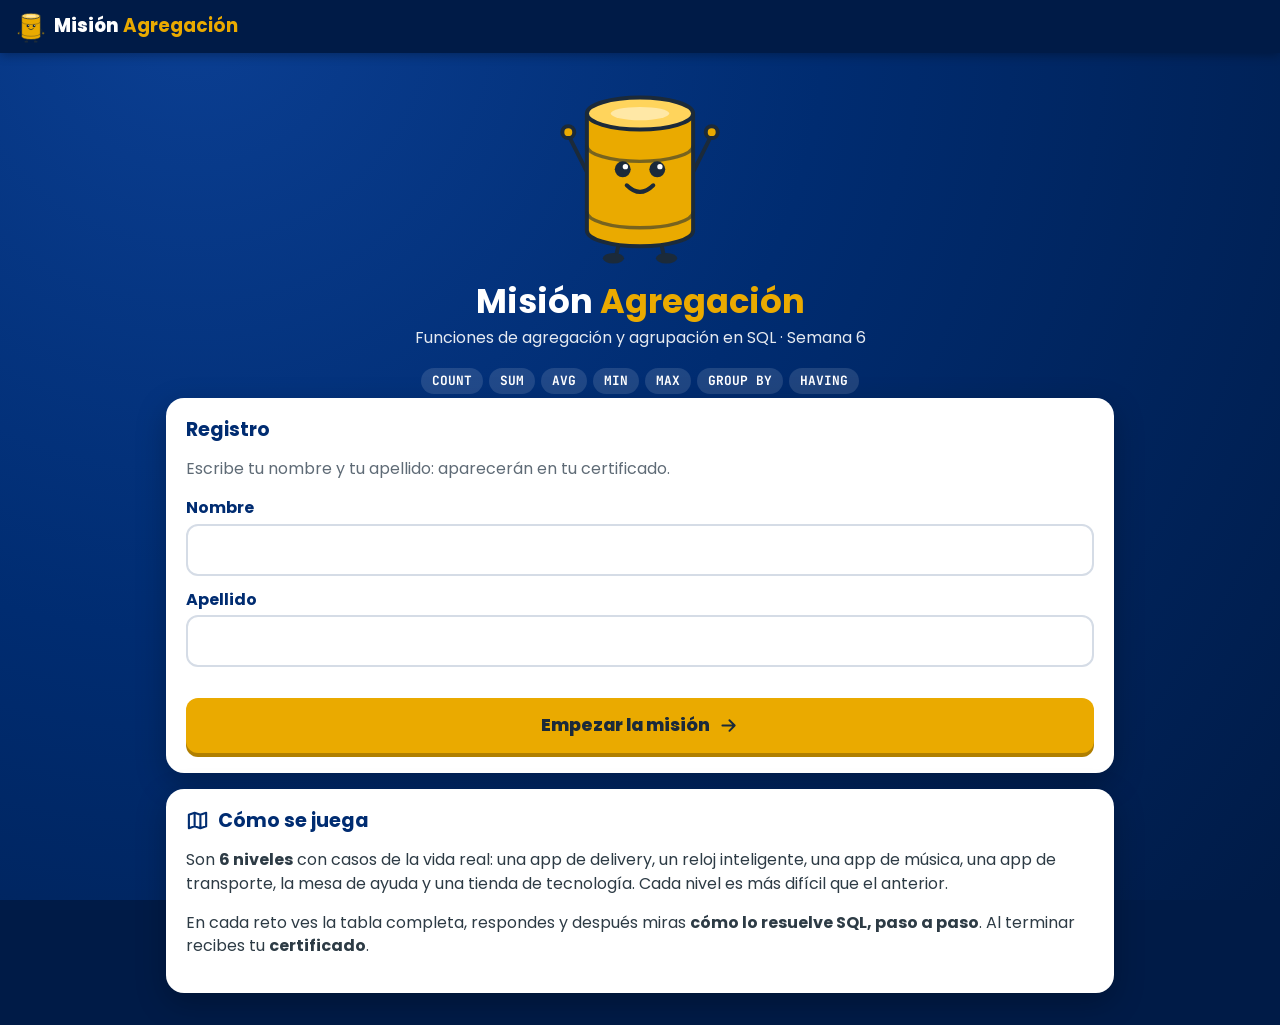
==== index.html @ 79df56b9 "Misión Agregación: juego de la Semana 6 sobre funciones de agregación y agrupación" ====
<!DOCTYPE html>
<html lang="es">
<head>
<meta charset="utf-8">
<meta name="viewport" content="width=device-width, initial-scale=1">
<meta name="theme-color" content="#002C71">
<title>Misión Agregación · Funciones de agregación y agrupación en SQL</title>
<meta name="description" content="Juego de la Semana 6 de Sistemas de Gestión de Bases de Datos (UIDE): COUNT, SUM, AVG, MIN, MAX, GROUP BY y HAVING con casos de la vida real.">
<link rel="icon" href="data:image/svg+xml,%3Csvg xmlns='http://www.w3.org/2000/svg' viewBox='0 0 64 64'%3E%3Cpath d='M10 14v36a22 7 0 0 0 44 0V14' fill='%23EAAA00' stroke='%231b2a3a' stroke-width='3'/%3E%3Cellipse cx='32' cy='14' rx='22' ry='7' fill='%23FFD45C' stroke='%231b2a3a' stroke-width='3'/%3E%3Ccircle cx='25' cy='34' r='3.5'/%3E%3Ccircle cx='39' cy='34' r='3.5'/%3E%3Cpath d='M26 42q6 5 12 0' fill='none' stroke='%231b2a3a' stroke-width='3'/%3E%3C/svg%3E">
<link rel="preconnect" href="https://fonts.googleapis.com">
<link rel="preconnect" href="https://fonts.gstatic.com" crossorigin>
<link href="https://fonts.googleapis.com/css2?family=Poppins:wght@400;600;700;800&family=JetBrains+Mono:wght@400;700&display=swap" rel="stylesheet">
<link rel="stylesheet" href="estilos.css">
</head>
<body>
<main id="app"><p class="centro">Cargando…</p></main>
<noscript><p class="centro">Este juego necesita JavaScript activado.</p></noscript>
<script src="datos.js"></script>
<script src="arte.js"></script>
<script src="app.js"></script>
</body>
</html>
---- estilos.css ----
/* Misión Agregación · paleta UIDE (azul, dorado, magenta) */
:root {
  --azul: #002C71; --azul-osc: #001B47; --dorado: #EAAA00; --magenta: #910048;
  --texto: #2D3B45; --suave: #5f6b76; --bien: #1E9E5A; --mal: #C62839; --fondo-card: #fff;
  --mono: 'JetBrains Mono', Consolas, monospace;
  --g1: #002C71; --g2: #C88E00; --g3: #910048; --g4: #1E8C7E; --g5: #6B4FBB;
}
* { box-sizing: border-box; }
html, body { margin: 0; min-height: 100%; }
html { background: var(--azul-osc); }
body {
  font-family: Poppins, system-ui, sans-serif; color: #fff; line-height: 1.45;
  background: radial-gradient(circle at 15% 0%, #0b3f93 0%, var(--azul) 45%, var(--azul-osc) 100%) fixed;
}
h1, h2, h3 { line-height: 1.2; margin: 0 0 .5em; }
h1 { font-size: 1.7rem; }
h2 { font-size: 1.2rem; display: flex; align-items: center; gap: .45em; }
.ic { width: 1.2em; height: 1.2em; vertical-align: -.22em; flex: none; }
.suave { color: var(--suave); }
.centro { text-align: center; }
.oculto { display: none !important; }

.top { display: flex; align-items: center; justify-content: space-between; gap: 10px; padding: 10px 16px; background: rgba(0, 0, 0, .25); position: sticky; top: 0; z-index: 10; }
.logo { display: flex; align-items: center; gap: 8px; font-weight: 800; font-size: 1.15rem; }
.logo .dato { width: 30px; }
.logo b { color: var(--dorado); }
.jugador { font-size: .82rem; text-align: right; opacity: .9; }
.jugador b { color: var(--dorado); }
main { padding: 16px; max-width: 980px; margin: 0 auto; }

.card { background: var(--fondo-card); color: var(--texto); border-radius: 18px; padding: 20px; box-shadow: 0 10px 30px rgba(0, 0, 0, .25); margin-bottom: 16px; }
.card h2 { color: var(--azul); }

.btn {
  font: inherit; font-weight: 800; border: 0; border-radius: 12px; padding: 12px 22px; cursor: pointer;
  background: var(--dorado); color: #1b2a3a; box-shadow: 0 4px 0 #b07f00; transition: transform .08s;
  display: inline-flex; align-items: center; gap: .5em; justify-content: center;
}
.btn:active:not(:disabled) { transform: translateY(3px); box-shadow: 0 1px 0 #b07f00; }
.btn:disabled { opacity: .45; cursor: default; }
.btn.sec { background: #fff; color: var(--azul); box-shadow: 0 4px 0 #9aa8bd; }
.btn.azul { background: var(--azul); color: #fff; box-shadow: 0 4px 0 #00163a; }
.btn.grande { width: 100%; font-size: 1.1rem; padding: 15px; }
.fila-btn { display: flex; gap: 10px; flex-wrap: wrap; margin-top: 14px; }
.fila-btn .btn { flex: 1 1 auto; }

/* ---------- inicio ---------- */
.portada { text-align: center; padding-top: 10px; }
.portada .dato { width: 140px; animation: flota 3s ease-in-out infinite; }
.portada h1 { font-size: 2.1rem; margin: 8px 0 4px; }
.portada h1 b { color: var(--dorado); }
.portada p { margin: 0 0 18px; opacity: .9; }
@keyframes flota { 50% { transform: translateY(-8px); } }
label { display: block; font-weight: 700; margin: 12px 0 4px; color: var(--azul); }
input[type=text] {
  width: 100%; font: inherit; font-size: 1.05rem; padding: 12px 14px; border: 2px solid #d5dce6; border-radius: 12px; color: var(--texto);
}
input[type=text]:focus { outline: none; border-color: var(--dorado); }
.aviso { color: var(--mal); min-height: 1.3em; font-weight: 600; margin: .6em 0 0; }
.chips-niveles { display: flex; flex-wrap: wrap; gap: 6px; justify-content: center; margin: 14px 0 4px; }
.chip { display: inline-flex; align-items: center; gap: 5px; padding: 4px 11px; border-radius: 999px; background: #eef1f6; color: var(--azul); font-size: .8rem; font-weight: 700; font-family: var(--mono); }
.chip.oscuro { background: rgba(255, 255, 255, .12); color: #fff; }

/* ---------- mapa ---------- */
.mapa { position: relative; display: flex; flex-direction: column; gap: 14px; }
.nodo {
  display: grid; grid-template-columns: 64px 1fr auto; align-items: center; gap: 14px; text-align: left;
  background: #fff; color: var(--texto); border: 0; border-radius: 18px; padding: 14px 16px; font: inherit; cursor: pointer;
  box-shadow: 0 6px 18px rgba(0, 0, 0, .25); transition: transform .12s;
}
.nodo:not(:disabled):hover { transform: translateY(-2px); }
.nodo .medalla { width: 64px; height: 64px; border-radius: 50%; display: grid; place-items: center; background: var(--azul); color: #fff; font-size: 1.6rem; position: relative; }
.nodo .medalla .num { position: absolute; bottom: -4px; right: -4px; background: var(--dorado); color: #1b2a3a; font-size: .75rem; font-weight: 800; border-radius: 999px; padding: 1px 7px; }
.nodo.actual .medalla { background: var(--dorado); color: #1b2a3a; animation: late 1.6s ease-in-out infinite; }
.nodo.hecho .medalla { background: var(--bien); }
.nodo:disabled { opacity: .55; cursor: default; }
.nodo:disabled .medalla { background: #9aa8bd; }
.nodo b { display: block; color: var(--azul); font-size: 1.05rem; }
.nodo small { color: var(--suave); }
.estrellas { display: flex; gap: 2px; color: #d5dce6; font-size: 1.2rem; }
.estrellas .on { color: var(--dorado); }
@keyframes late { 50% { box-shadow: 0 0 0 10px rgba(234, 170, 0, .25); } }
.progreso { height: 10px; border-radius: 99px; background: rgba(255, 255, 255, .18); overflow: hidden; margin: 6px 0 16px; }
.progreso i { display: block; height: 100%; background: var(--dorado); border-radius: 99px; transition: width .5s; }

/* ---------- intro de nivel ---------- */
.globo { display: grid; grid-template-columns: 90px 1fr; gap: 12px; align-items: center; margin-bottom: 14px; }
.globo .dato { width: 90px; }
.globo .texto { background: #fff; color: var(--texto); border-radius: 16px; padding: 14px 16px; position: relative; font-weight: 600; }
.globo .texto::before { content: ""; position: absolute; left: -10px; top: 26px; border: 10px solid transparent; border-right-color: #fff; border-left: 0; }
.caso { display: flex; align-items: center; gap: 12px; background: #f3f6fb; border-radius: 14px; padding: 12px 14px; margin-bottom: 12px; }
.caso .ic { width: 2em; height: 2em; color: var(--magenta); }
.caso b { color: var(--azul); display: block; }

/* ---------- tabla de datos ---------- */
.tabla-wrap { overflow-x: auto; border-radius: 12px; border: 1.5px solid #dfe5ee; }
table.datos { border-collapse: collapse; width: 100%; font-size: .86rem; font-family: var(--mono); }
table.datos th { background: var(--azul); color: #fff; font-weight: 700; padding: 7px 10px; text-align: left; white-space: nowrap; transition: background .3s; }
table.datos td { padding: 6px 10px; border-top: 1px solid #e6ebf2; white-space: nowrap; transition: opacity .35s, background .35s; }
table.datos td.n { text-align: right; }
table.datos td.nulo { color: #b07f00; font-style: italic; }
table.datos th.hl { background: var(--dorado); color: #1b2a3a; }
table.datos td.hl { background: #fdf3d6; font-weight: 700; }
table.datos td.nulo.hl { background: #fde6ee; color: var(--magenta); }
table.datos td .nocuenta { font-family: Poppins, sans-serif; font-size: .7rem; font-weight: 700; color: var(--magenta); margin-left: 6px; }
table.datos tr.fuera td { opacity: .25; text-decoration: line-through; }
table.datos tr.gfuera td { opacity: .3; }
table.datos tr.estrella td { background: #fdf3d6; }
table.datos tr.estrella td.hl { background: var(--dorado); color: #1b2a3a; }
table.datos tr.cab-grupo td { font-family: Poppins, sans-serif; font-weight: 800; font-size: .8rem; color: #fff; padding: 5px 10px; }
table.datos tr.cab-grupo.gfuera td { opacity: .45; }
table.datos tr.g td:first-child { box-shadow: inset 5px 0 0 var(--gc); }
.leyenda { font-size: .78rem; color: var(--suave); margin-top: 6px; }

/* ---------- reto ---------- */
.cabeza-reto { display: flex; align-items: center; justify-content: space-between; gap: 10px; margin-bottom: 12px; flex-wrap: wrap; }
.puntos { display: flex; gap: 6px; }
.puntos i { width: 12px; height: 12px; border-radius: 50%; background: rgba(255, 255, 255, .25); }
.puntos i.ok { background: var(--bien); }
.puntos i.no { background: var(--mal); }
.puntos i.ahora { background: var(--dorado); }
.pregunta { font-size: 1.15rem; font-weight: 800; color: var(--azul); margin: 0 0 12px; }
.contexto { font-size: .92rem; color: var(--suave); margin: 0 0 10px; }
.opciones { display: grid; grid-template-columns: repeat(auto-fit, minmax(140px, 1fr)); gap: 10px; }
.op {
  font: inherit; font-weight: 700; font-size: 1.05rem; padding: 14px 12px; border-radius: 14px; border: 2px solid #d5dce6;
  background: #fff; color: var(--azul); cursor: pointer; transition: transform .1s, background .2s, border-color .2s; text-align: center;
}
.op:hover:not(:disabled) { transform: translateY(-2px); border-color: var(--dorado); }
.op.cod { font-family: var(--mono); font-size: 1.15rem; }
.op small { display: block; font-family: Poppins, sans-serif; font-size: .75rem; color: var(--suave); font-weight: 600; }
.op.ok { background: #e6f6ec; border-color: var(--bien); color: #146b3d; }
.op.no { background: #fdecee; border-color: var(--mal); color: var(--mal); }
.op:disabled { cursor: default; }

pre.sql { margin: 0; background: #0f1d33; color: #e6edf7; border-radius: 12px; padding: 12px 14px; font: .9rem/1.55 var(--mono); overflow-x: auto; white-space: pre; }
pre.sql .k { color: #7fb4ff; font-weight: 700; }
pre.sql .f { color: #ffcb4d; font-weight: 700; }
pre.sql .s { color: #9fe0a6; }
.lineas { background: #0f1d33; border-radius: 12px; padding: 8px; display: flex; flex-direction: column; gap: 4px; }
.linea { font: .92rem/1.4 var(--mono); color: #e6edf7; background: rgba(255, 255, 255, .05); border: 2px solid transparent; border-radius: 8px; padding: 9px 12px; text-align: left; cursor: pointer; white-space: pre; overflow-x: auto; }
.linea:hover:not(:disabled) { border-color: var(--dorado); }
.linea.ok { border-color: var(--bien); background: rgba(30, 158, 90, .2); }
.linea.no { border-color: var(--mal); background: rgba(198, 40, 57, .25); }
.linea:disabled { cursor: default; }
.linea .k { color: #7fb4ff; font-weight: 700; }
.linea .f { color: #ffcb4d; font-weight: 700; }
.linea .s { color: #9fe0a6; }
.msg { font: .82rem/1.45 var(--mono); color: var(--mal); background: #fdecee; border-radius: 10px; padding: 10px 12px; margin-top: 10px; white-space: pre-wrap; }

.ranuras { display: grid; grid-template-columns: repeat(auto-fit, minmax(120px, 1fr)); gap: 8px; margin-bottom: 12px; }
.ranura { min-height: 52px; border: 2px dashed #c9d3e0; border-radius: 12px; display: flex; align-items: center; justify-content: center; gap: 6px; font: 700 .95rem var(--mono); color: var(--azul); background: #f7f9fc; cursor: pointer; }
.ranura .n { font: 800 .75rem Poppins, sans-serif; color: #fff; background: #9aa8bd; border-radius: 99px; padding: 1px 7px; }
.ranura.llena { border-style: solid; border-color: var(--azul); background: #eef3fb; }
.ranura.llena .n { background: var(--azul); }
.ranura.ok { border-color: var(--bien); background: #e6f6ec; }
.ranura.no { border-color: var(--mal); background: #fdecee; }
.fichas { display: flex; flex-wrap: wrap; gap: 8px; }
.ficha { font: 700 1rem var(--mono); padding: 10px 14px; border-radius: 12px; border: 0; background: var(--dorado); color: #1b2a3a; box-shadow: 0 3px 0 #b07f00; cursor: pointer; }
.ficha:disabled { opacity: .25; cursor: default; }

.clasif { display: flex; flex-direction: column; gap: 10px; }
.cond { display: grid; grid-template-columns: 1fr auto; gap: 10px; align-items: center; background: #f7f9fc; border-radius: 12px; padding: 10px 12px; }
.cond code { font: 700 1rem var(--mono); color: var(--azul); }
.cond .dos { display: flex; gap: 6px; }
.cond button { font: 800 .85rem var(--mono); border: 2px solid #c9d3e0; background: #fff; border-radius: 10px; padding: 8px 10px; cursor: pointer; color: var(--azul); }
.cond button.on { background: var(--azul); color: #fff; border-color: var(--azul); }
.cond button.ok { background: var(--bien); color: #fff; border-color: var(--bien); }
.cond button.no { background: var(--mal); color: #fff; border-color: var(--mal); }
.cond .porque { grid-column: 1 / -1; font-size: .85rem; color: var(--suave); }

/* ---------- retroalimentación ---------- */
.retro { display: grid; grid-template-columns: 120px 1fr; gap: 14px; align-items: center; border-radius: 16px; padding: 14px; margin-top: 14px; animation: entra .35s ease-out; }
.retro.ok { background: #e6f6ec; }
.retro.no { background: #fdecee; }
.retro .dato, .retro .sticker { width: 120px; }
.retro h3 { margin: 0 0 4px; font-size: 1.2rem; }
.retro.ok h3 { color: #146b3d; }
.retro.no h3 { color: var(--mal); }
.retro p { margin: 0 0 6px; }
@keyframes entra { from { opacity: 0; transform: translateY(10px) scale(.98); } }

.paso-a-paso { margin-top: 14px; border-top: 2px dashed #e1e7ef; padding-top: 14px; }
.fases { display: flex; gap: 6px; flex-wrap: wrap; margin-bottom: 10px; }
.fase { font: 800 .8rem var(--mono); padding: 6px 11px; border-radius: 999px; background: #eef1f6; color: #8a95a1; border: 0; cursor: pointer; }
.fase.hecha { background: #dbe5f5; color: var(--azul); }
.fase.actual { background: var(--azul); color: #fff; }
.explicacion-fase { background: #fdf6e3; border-left: 5px solid var(--dorado); border-radius: 0 10px 10px 0; padding: 10px 12px; margin: 10px 0; font-weight: 600; }
.explicacion-fase code { font-family: var(--mono); color: var(--azul); }
.resultado { margin-top: 12px; }
.resultado h3 { font-size: .9rem; color: var(--suave); margin: 0 0 6px; display: flex; align-items: center; gap: 6px; }
table.res { border-collapse: collapse; font: .9rem var(--mono); }
table.res th { background: #eef1f6; color: var(--texto); padding: 5px 12px; border: 1px solid #d5dbe3; text-align: left; }
table.res td { padding: 5px 12px; border: 1px solid #e3e8ee; }

/* ---------- fin de nivel y certificado ---------- */
.fin { text-align: center; }
.fin .dato { width: 150px; }
.fin .estrellas { justify-content: center; font-size: 2.4rem; margin: 8px 0; }
.confeti { position: fixed; inset: 0; pointer-events: none; overflow: hidden; z-index: 50; }
.confeti i { position: absolute; top: -20px; width: 10px; height: 16px; border-radius: 3px; animation: cae linear forwards; }
@keyframes cae { to { transform: translateY(110vh) rotate(720deg); } }
.cert { width: 100%; border-radius: 10px; box-shadow: 0 10px 30px rgba(0, 0, 0, .35); background: #fff; display: block; }

@media (min-width: 760px) {
  .reto-cuerpo { display: grid; grid-template-columns: 1fr 1fr; gap: 16px; align-items: start; }
  .portada .dato { width: 170px; }
}

/* código sin ligaduras: que >= se vea como se escribe */
pre.sql, code, .linea, table.datos, table.res, .chip, .op.cod, .ficha, .ranura, .fase, .cond code, .msg { font-variant-ligatures: none; font-feature-settings: "liga" 0, "calt" 0; }
.jugador { max-width: 52vw; overflow: hidden; text-overflow: ellipsis; white-space: nowrap; }
.jugador b { display: block; overflow: hidden; text-overflow: ellipsis; }
.logo span { white-space: nowrap; }
.top { background: #001B47; box-shadow: 0 2px 10px rgba(0, 0, 0, .3); }
@media (max-width: 480px) {
  main { padding: 12px; }
  .card { padding: 14px; }
  table.datos { font-size: .76rem; }
  table.datos th, table.datos td { padding: 5px 7px; }
  .pregunta { font-size: 1.05rem; }
  .retro { grid-template-columns: 84px 1fr; gap: 10px; }
  .retro .dato, .retro .sticker { width: 84px; }
}
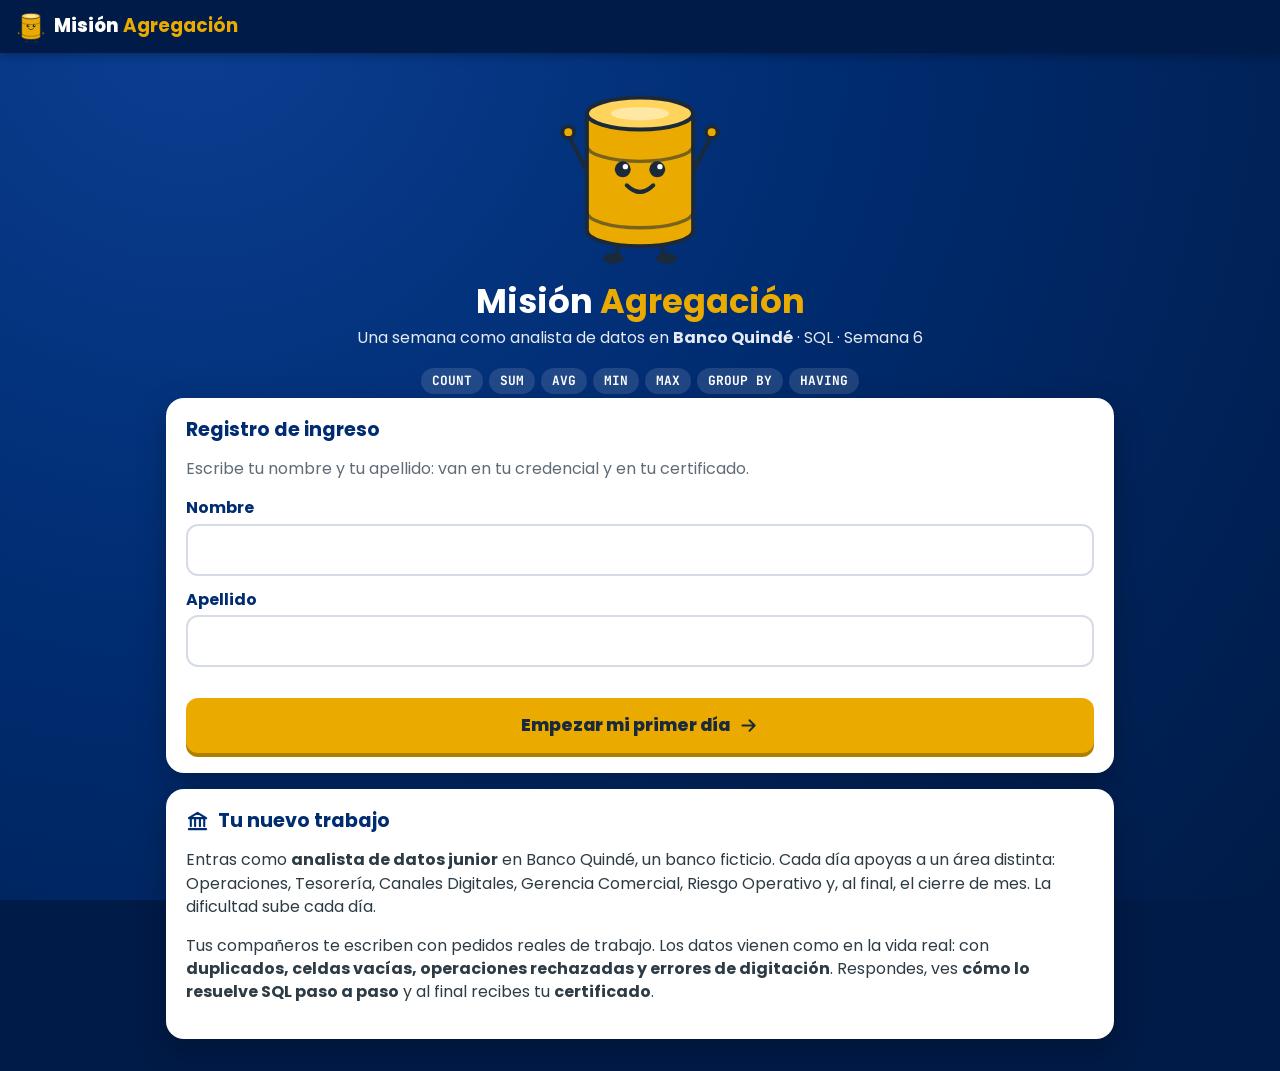
==== commit c75938c9: "Simulación laboral: una semana como analista de datos en Banco Quindé (banco ficticio) Seis días en " ====
--- a/index.html
+++ b/index.html
@@ -4,8 +4,8 @@
 <meta charset="utf-8">
 <meta name="viewport" content="width=device-width, initial-scale=1">
 <meta name="theme-color" content="#002C71">
-<title>Misión Agregación · Funciones de agregación y agrupación en SQL</title>
-<meta name="description" content="Juego de la Semana 6 de Sistemas de Gestión de Bases de Datos (UIDE): COUNT, SUM, AVG, MIN, MAX, GROUP BY y HAVING con casos de la vida real.">
+<title>Misión Agregación · Una semana como analista de datos</title>
+<meta name="description" content="Simulación laboral de la Semana 6 de Sistemas de Gestión de Bases de Datos (UIDE): una semana como analista de datos en un banco ficticio con COUNT, SUM, AVG, MIN, MAX, GROUP BY y HAVING.">
 <link rel="icon" href="data:image/svg+xml,%3Csvg xmlns='http://www.w3.org/2000/svg' viewBox='0 0 64 64'%3E%3Cpath d='M10 14v36a22 7 0 0 0 44 0V14' fill='%23EAAA00' stroke='%231b2a3a' stroke-width='3'/%3E%3Cellipse cx='32' cy='14' rx='22' ry='7' fill='%23FFD45C' stroke='%231b2a3a' stroke-width='3'/%3E%3Ccircle cx='25' cy='34' r='3.5'/%3E%3Ccircle cx='39' cy='34' r='3.5'/%3E%3Cpath d='M26 42q6 5 12 0' fill='none' stroke='%231b2a3a' stroke-width='3'/%3E%3C/svg%3E">
 <link rel="preconnect" href="https://fonts.googleapis.com">
 <link rel="preconnect" href="https://fonts.gstatic.com" crossorigin>
--- a/estilos.css
+++ b/estilos.css
@@ -1,4 +1,4 @@
-/* Misión Agregación · paleta UIDE (azul, dorado, magenta) */
+/* Misión Agregación · una semana en Banco Quindé · paleta UIDE (azul, dorado, magenta) */
 :root {
   --azul: #002C71; --azul-osc: #001B47; --dorado: #EAAA00; --magenta: #910048;
   --texto: #2D3B45; --suave: #5f6b76; --bien: #1E9E5A; --mal: #C62839; --fondo-card: #fff;
@@ -83,12 +83,32 @@
 .progreso { height: 10px; border-radius: 99px; background: rgba(255, 255, 255, .18); overflow: hidden; margin: 6px 0 16px; }
 .progreso i { display: block; height: 100%; background: var(--dorado); border-radius: 99px; transition: width .5s; }
 
-/* ---------- intro de nivel ---------- */
-.globo { display: grid; grid-template-columns: 90px 1fr; gap: 12px; align-items: center; margin-bottom: 14px; }
-.globo .dato { width: 90px; }
-.globo .texto { background: #fff; color: var(--texto); border-radius: 16px; padding: 14px 16px; position: relative; font-weight: 600; }
-.globo .texto::before { content: ""; position: absolute; left: -10px; top: 26px; border: 10px solid transparent; border-right-color: #fff; border-left: 0; }
-.caso { display: flex; align-items: center; gap: 12px; background: #f3f6fb; border-radius: 14px; padding: 12px 14px; margin-bottom: 12px; }
+/* ---------- oficina: gafete, indicadores y mensajes ---------- */
+.gafete { display: flex; align-items: center; gap: 14px; background: #fff; color: var(--texto); border-radius: 16px; padding: 12px 16px; border-top: 7px solid var(--dorado); box-shadow: 0 8px 22px rgba(0, 0, 0, .25); margin-bottom: 14px; }
+.card .gafete { box-shadow: none; border: 1.5px solid #dfe5ee; border-top: 7px solid var(--dorado); }
+.gafete .foto { width: 58px; height: 58px; border-radius: 12px; background: #eef3fb; color: var(--azul); display: grid; place-items: center; flex: none; }
+.gafete .foto .ic { width: 34px; height: 34px; }
+.gafete .quien { min-width: 0; }
+.gafete .quien b { display: block; color: var(--azul); font-size: 1.05rem; overflow: hidden; text-overflow: ellipsis; white-space: nowrap; }
+.gafete .cargo { display: block; color: var(--magenta); font-weight: 700; font-size: .85rem; }
+.gafete small { display: block; color: var(--suave); font-size: .75rem; }
+.gafete .banco { margin-left: auto; display: flex; flex-direction: column; align-items: center; color: var(--azul); font-weight: 800; font-size: .75rem; text-align: center; flex: none; }
+.gafete .banco .ic { width: 30px; height: 30px; color: var(--dorado); }
+.kpis { display: grid; grid-template-columns: repeat(3, 1fr); gap: 10px; margin-bottom: 16px; }
+.kpi { background: rgba(255, 255, 255, .1); border-radius: 14px; padding: 10px 6px; text-align: center; font-size: .78rem; line-height: 1.25; }
+.kpi b { display: block; font-size: 1.45rem; color: var(--dorado); margin-bottom: 2px; }
+.msj { display: flex; gap: 10px; align-items: flex-start; margin-bottom: 14px; }
+.avatar { width: 44px; height: 44px; border-radius: 50%; display: grid; place-items: center; color: #fff; font-weight: 800; font-size: .95rem; flex: none; box-shadow: 0 0 0 3px #fff, 0 2px 8px rgba(0, 0, 0, .25); }
+.burbuja { flex: 1; min-width: 0; background: #eef3fb; border-radius: 4px 16px 16px 16px; padding: 10px 14px; }
+.burbuja .de { display: flex; flex-wrap: wrap; align-items: baseline; gap: 2px 8px; font-size: .78rem; color: var(--suave); margin-bottom: 4px; }
+.burbuja .de b { color: var(--azul); font-size: .9rem; }
+.burbuja .hora { margin-left: auto; font-family: var(--mono); }
+.burbuja p { margin: 0; font-weight: 600; }
+.burbuja .pregunta { font-size: 1.08rem; }
+.tu-resp { display: flex; align-items: center; gap: 6px; font-weight: 800; color: var(--magenta); margin: 0 0 8px; font-size: .9rem; }
+.cita { display: flex; gap: 10px; align-items: center; background: #fff; border-radius: 12px; padding: 8px 10px; margin: 6px 0 8px; }
+.cita .avatar { width: 34px; height: 34px; font-size: .78rem; box-shadow: none; }
+.caso { display: flex; align-items: center; gap: 12px; background: #f3f6fb; border-radius: 14px; padding: 12px 14px; margin-bottom: 12px; font-size: .9rem; }
 .caso .ic { width: 2em; height: 2em; color: var(--magenta); }
 .caso b { color: var(--azul); display: block; }
 
@@ -102,6 +122,8 @@
 table.datos th.hl { background: var(--dorado); color: #1b2a3a; }
 table.datos td.hl { background: #fdf3d6; font-weight: 700; }
 table.datos td.nulo.hl { background: #fde6ee; color: var(--magenta); }
+table.datos td.est-ok { color: #146b3d; font-weight: 700; }
+table.datos td.est-no { color: var(--mal); font-weight: 700; background: #fdecee; }
 table.datos td .nocuenta { font-family: Poppins, sans-serif; font-size: .7rem; font-weight: 700; color: var(--magenta); margin-left: 6px; }
 table.datos tr.fuera td { opacity: .25; text-decoration: line-through; }
 table.datos tr.gfuera td { opacity: .3; }
@@ -127,8 +149,10 @@
   background: #fff; color: var(--azul); cursor: pointer; transition: transform .1s, background .2s, border-color .2s; text-align: center;
 }
 .op:hover:not(:disabled) { transform: translateY(-2px); border-color: var(--dorado); }
-.op.cod { font-family: var(--mono); font-size: 1.15rem; }
-.op small { display: block; font-family: Poppins, sans-serif; font-size: .75rem; color: var(--suave); font-weight: 600; }
+.opciones.de-codigo { grid-template-columns: repeat(auto-fit, minmax(230px, 1fr)); }
+.op.cod { font: 700 .88rem/1.5 var(--mono); text-align: left; white-space: pre-wrap; color: var(--texto); }
+.op.cod .k { color: #1d4ed8; }
+.op.cod .f { color: #a3480b; }
 .op.ok { background: #e6f6ec; border-color: var(--bien); color: #146b3d; }
 .op.no { background: #fdecee; border-color: var(--mal); color: var(--mal); }
 .op:disabled { cursor: default; }
@@ -208,17 +232,22 @@
 }
 
 /* código sin ligaduras: que >= se vea como se escribe */
-pre.sql, code, .linea, table.datos, table.res, .chip, .op.cod, .ficha, .ranura, .fase, .cond code, .msg { font-variant-ligatures: none; font-feature-settings: "liga" 0, "calt" 0; }
+pre.sql, code, .linea, .op.cod, table.datos, table.res, .chip, .op.cod, .ficha, .ranura, .fase, .cond code, .msg { font-variant-ligatures: none; font-feature-settings: "liga" 0, "calt" 0; }
 .jugador { max-width: 52vw; overflow: hidden; text-overflow: ellipsis; white-space: nowrap; }
 .jugador b { display: block; overflow: hidden; text-overflow: ellipsis; }
 .logo span { white-space: nowrap; }
 .top { background: #001B47; box-shadow: 0 2px 10px rgba(0, 0, 0, .3); }
 @media (max-width: 480px) {
-  main { padding: 12px; }
-  .card { padding: 14px; }
-  table.datos { font-size: .76rem; }
-  table.datos th, table.datos td { padding: 5px 7px; }
+  main { padding: 10px 8px; }
+  .card { padding: 14px 12px; }
+  table.datos { font-size: .68rem; }
+  table.datos th, table.datos td { padding: 5px 4px; }
   .pregunta { font-size: 1.05rem; }
   .retro { grid-template-columns: 84px 1fr; gap: 10px; }
   .retro .dato, .retro .sticker { width: 84px; }
-}
+  .gafete { padding: 10px 12px; gap: 10px; }
+  .gafete .foto { width: 46px; height: 46px; }
+  .gafete .banco span { display: none; }
+  .kpi b { font-size: 1.2rem; }
+  .avatar { width: 38px; height: 38px; font-size: .85rem; }
+}
